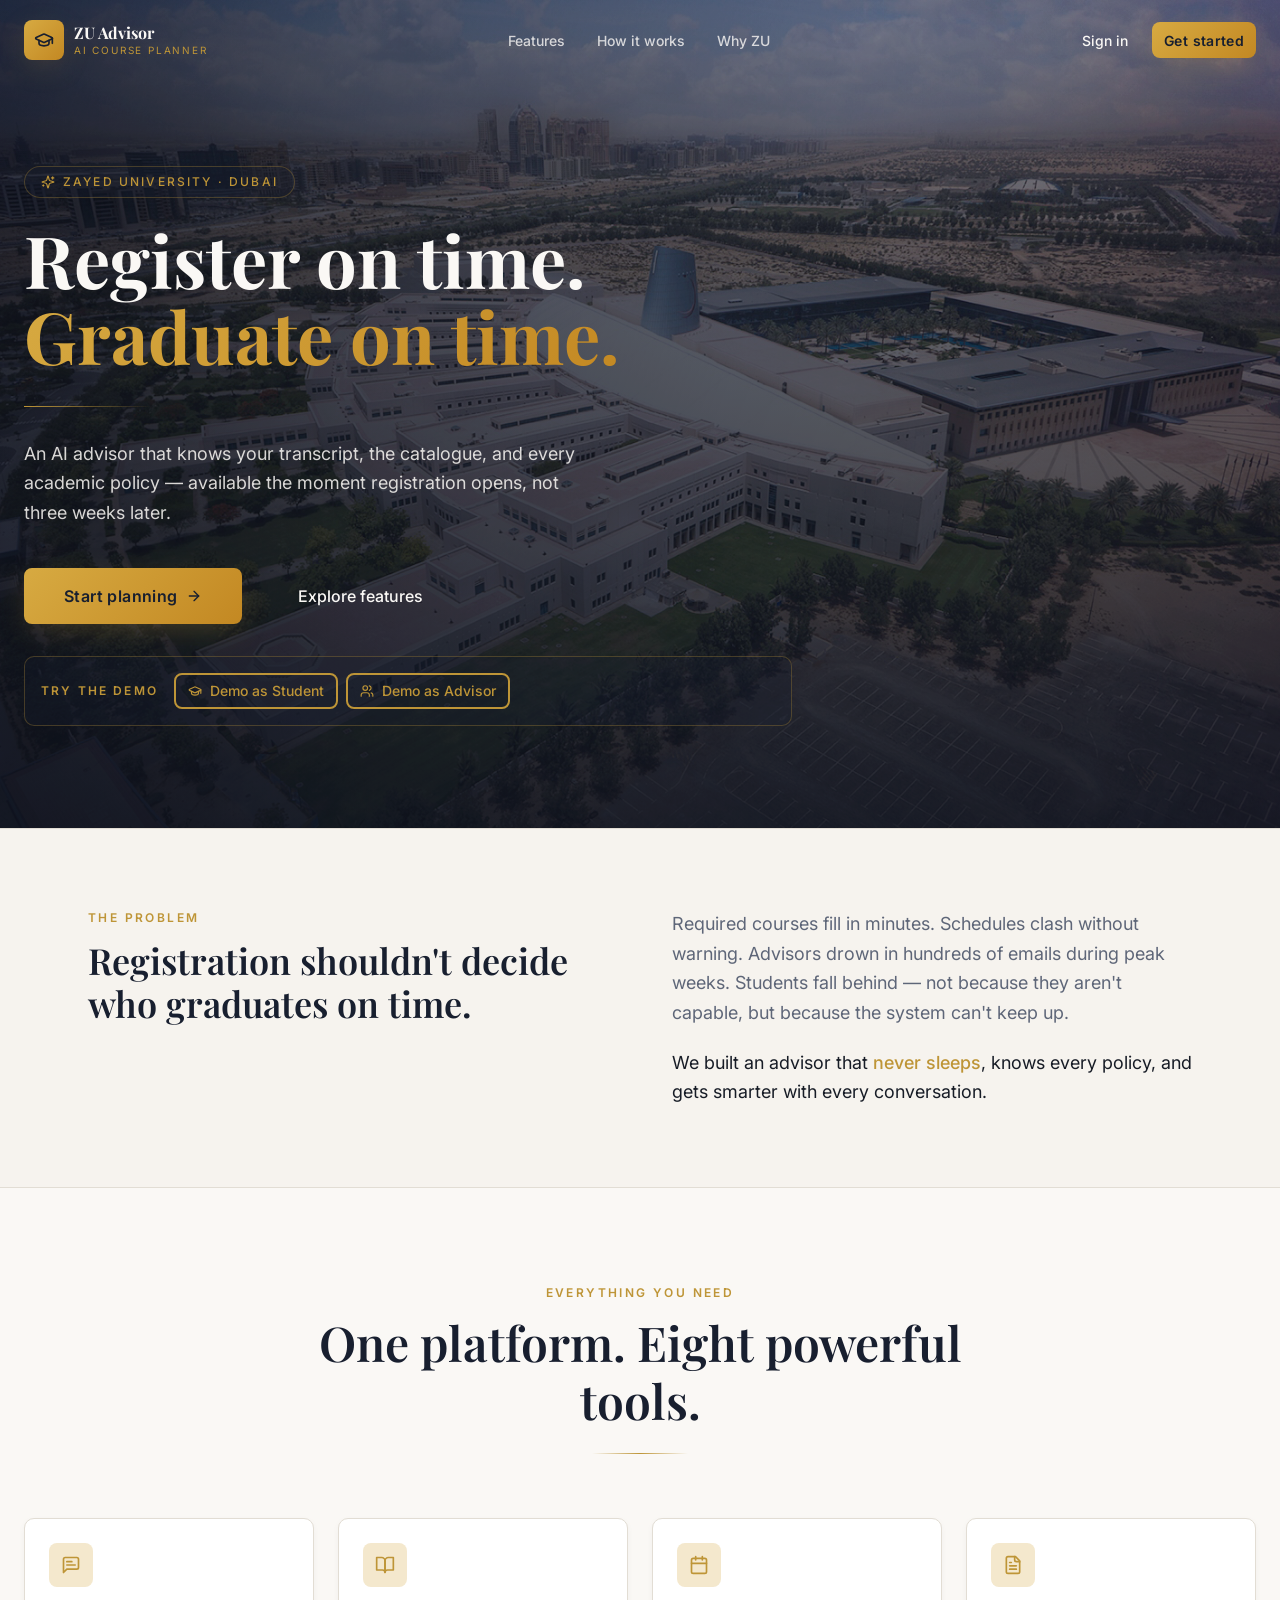
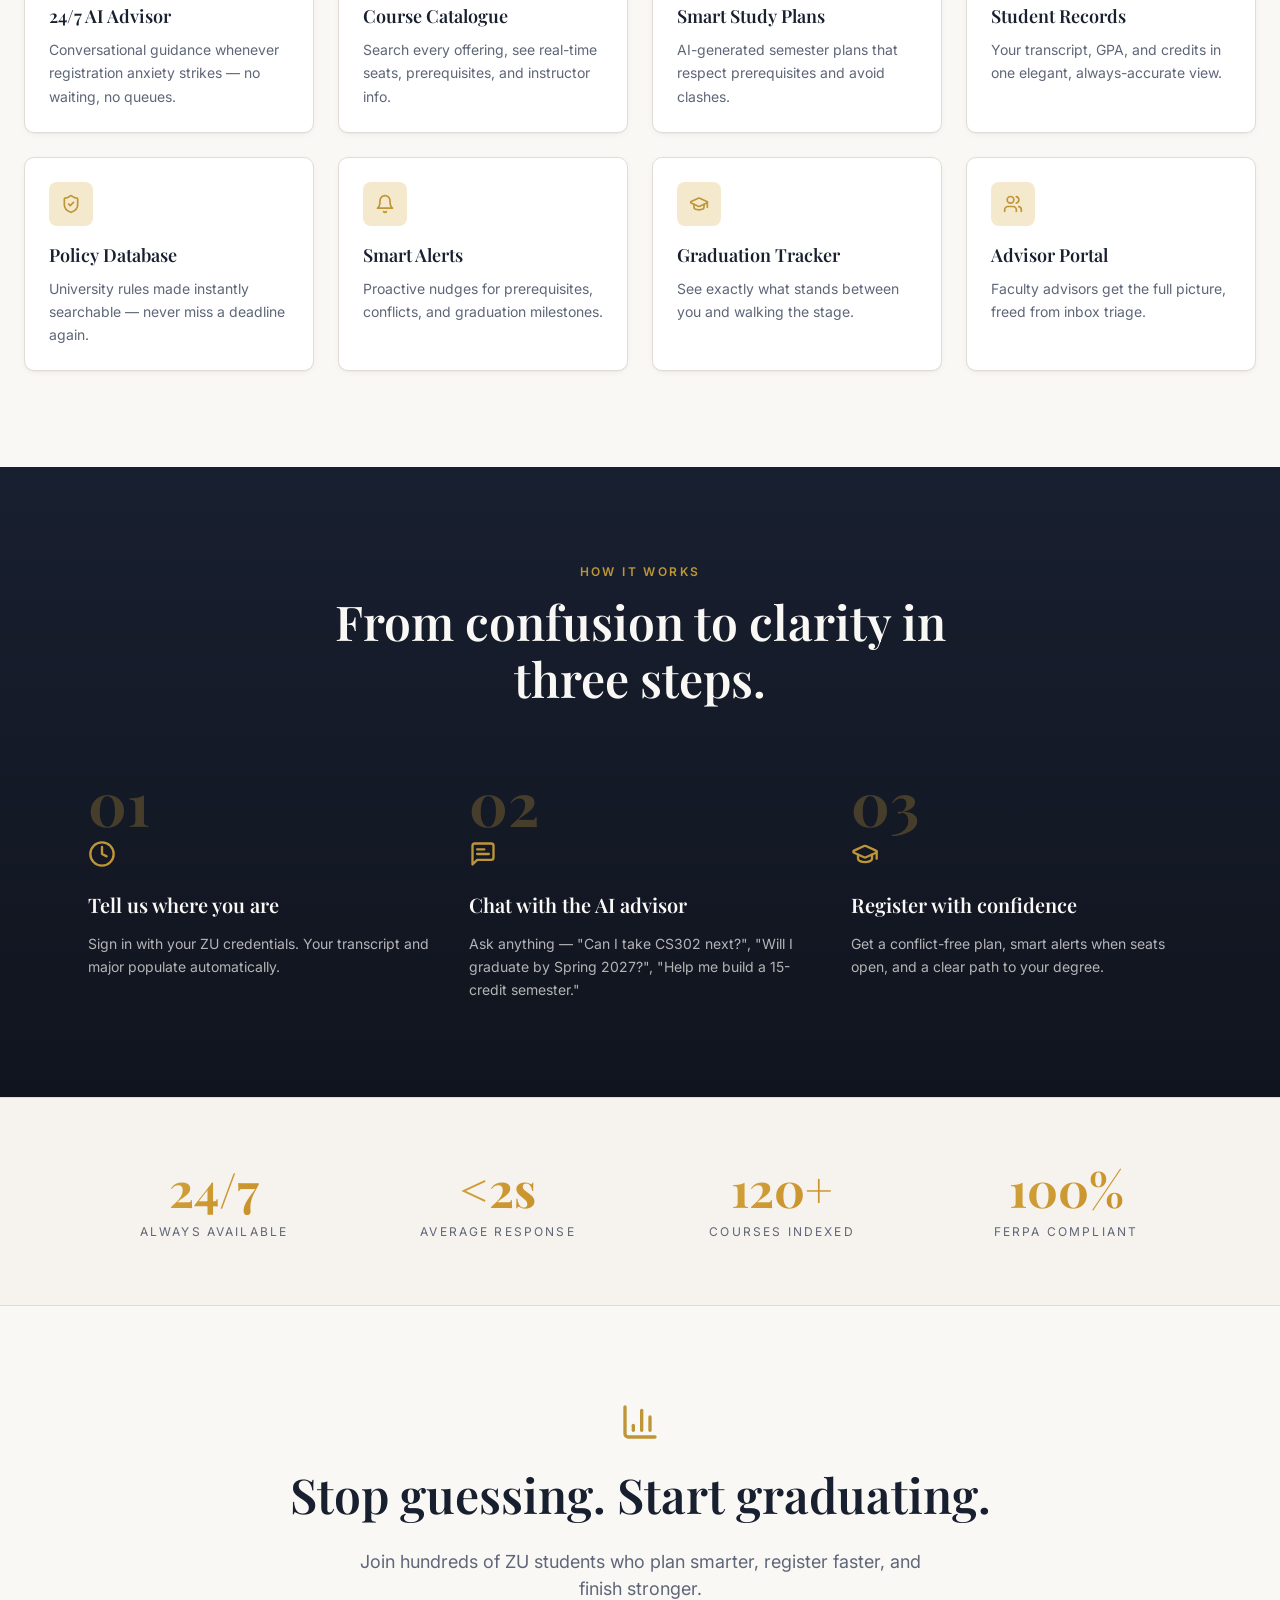
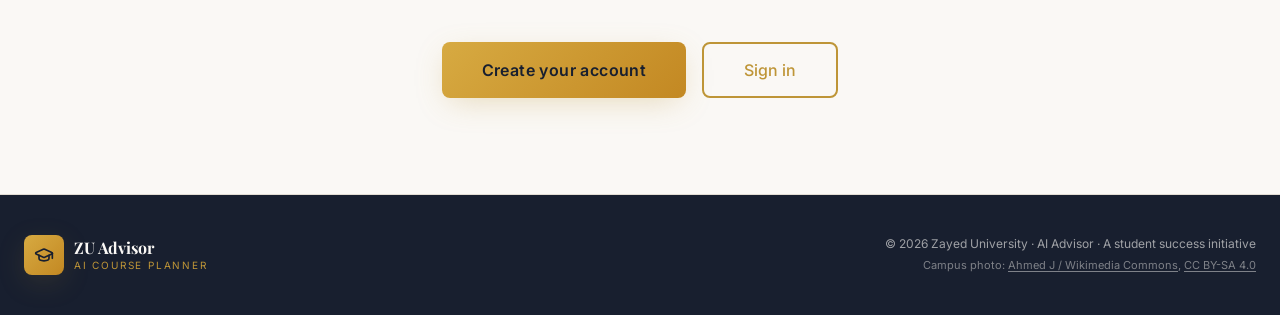
==== index.html @ 23b13ffb "ZU Advisor prototype: smart registration, alerts, early warning, policies; Render-ready Co-Authored-" ====
<!doctype html>
<html lang="en">
<head>
  <meta charset="utf-8">
  <meta name="viewport" content="width=device-width, initial-scale=1">
  <title>ZU Advisor — Zayed University AI Course Planner</title>
  <meta name="description" content="An AI advisor that knows your transcript, the catalogue, and every academic policy.">
  <link rel="preconnect" href="https://fonts.googleapis.com">
  <link rel="preconnect" href="https://fonts.gstatic.com" crossorigin>
  <link href="https://fonts.googleapis.com/css2?family=Inter:wght@400;500;600;700&family=Playfair+Display:wght@600;700&display=swap" rel="stylesheet">
  <link rel="stylesheet" href="/styles.css">
</head>
<body>

<!-- Icon sprite (Lucide icons, ISC license) -->
<svg width="0" height="0" style="position:absolute" aria-hidden="true">
  <defs>
    <symbol id="i-cap" viewBox="0 0 24 24"><path d="M21.42 10.922a1 1 0 0 0-.019-1.838L12.83 5.18a2 2 0 0 0-1.66 0L2.6 9.08a1 1 0 0 0 0 1.832l8.57 3.908a2 2 0 0 0 1.66 0z"/><path d="M22 10v6"/><path d="M6 12.5V16a6 3 0 0 0 12 0v-3.5"/></symbol>
    <symbol id="i-sparkles" viewBox="0 0 24 24"><path d="M9.937 15.5A2 2 0 0 0 8.5 14.063l-6.135-1.582a.5.5 0 0 1 0-.962L8.5 9.936A2 2 0 0 0 9.937 8.5l1.582-6.135a.5.5 0 0 1 .963 0L14.063 8.5A2 2 0 0 0 15.5 9.937l6.135 1.581a.5.5 0 0 1 0 .964L15.5 14.063a2 2 0 0 0-1.437 1.437l-1.582 6.135a.5.5 0 0 1-.963 0z"/><path d="M20 3v4"/><path d="M22 5h-4"/><path d="M4 17v2"/><path d="M5 18H3"/></symbol>
    <symbol id="i-arrow" viewBox="0 0 24 24"><path d="M5 12h14"/><path d="m12 5 7 7-7 7"/></symbol>
    <symbol id="i-users" viewBox="0 0 24 24"><path d="M16 21v-2a4 4 0 0 0-4-4H6a4 4 0 0 0-4 4v2"/><circle cx="9" cy="7" r="4"/><path d="M22 21v-2a4 4 0 0 0-3-3.87"/><path d="M16 3.13a4 4 0 0 1 0 7.75"/></symbol>
    <symbol id="i-chat" viewBox="0 0 24 24"><path d="M21 15a2 2 0 0 1-2 2H7l-4 4V5a2 2 0 0 1 2-2h14a2 2 0 0 1 2 2z"/><path d="M13 8H7"/><path d="M17 12H7"/></symbol>
    <symbol id="i-book" viewBox="0 0 24 24"><path d="M2 3h6a4 4 0 0 1 4 4v14a3 3 0 0 0-3-3H2z"/><path d="M22 3h-6a4 4 0 0 0-4 4v14a3 3 0 0 1 3-3h7z"/></symbol>
    <symbol id="i-calendar" viewBox="0 0 24 24"><path d="M8 2v4"/><path d="M16 2v4"/><rect width="18" height="18" x="3" y="4" rx="2"/><path d="M3 10h18"/></symbol>
    <symbol id="i-file" viewBox="0 0 24 24"><path d="M15 2H6a2 2 0 0 0-2 2v16a2 2 0 0 0 2 2h12a2 2 0 0 0 2-2V7Z"/><path d="M14 2v4a2 2 0 0 0 2 2h4"/><path d="M10 9H8"/><path d="M16 13H8"/><path d="M16 17H8"/></symbol>
    <symbol id="i-shield" viewBox="0 0 24 24"><path d="M20 13c0 5-3.5 7.5-7.66 8.95a1 1 0 0 1-.67-.01C7.5 20.5 4 18 4 13V6a1 1 0 0 1 1-1c2 0 4.5-1.2 6.24-2.72a1.17 1.17 0 0 1 1.52 0C14.51 3.81 17 5 19 5a1 1 0 0 1 1 1z"/><path d="m9 12 2 2 4-4"/></symbol>
    <symbol id="i-bell" viewBox="0 0 24 24"><path d="M6 8a6 6 0 0 1 12 0c0 7 3 9 3 9H3s3-2 3-9"/><path d="M10.3 21a1.94 1.94 0 0 0 3.4 0"/></symbol>
    <symbol id="i-clock" viewBox="0 0 24 24"><circle cx="12" cy="12" r="10"/><polyline points="12 6 12 12 16 14"/></symbol>
    <symbol id="i-chart" viewBox="0 0 24 24"><path d="M3 3v16a2 2 0 0 0 2 2h16"/><path d="M18 17V9"/><path d="M13 17V5"/><path d="M8 17v-3"/></symbol>
  </defs>
</svg>

<header class="site-header">
  <div class="container header-row">
    <a href="#" class="brand">
      <span class="brand-mark"><svg class="icon"><use href="#i-cap"/></svg></span>
      <span class="brand-text"><span class="brand-name">ZU Advisor</span><span class="brand-sub">AI Course Planner</span></span>
    </a>
    <nav class="main-nav">
      <a href="#features">Features</a>
      <a href="#how">How it works</a>
      <a href="#stats">Why ZU</a>
    </nav>
    <div class="header-actions">
      <a href="/auth" class="btn btn-ghost btn-sm">Sign in</a>
      <a href="/auth?mode=signup" class="btn btn-gold btn-sm">Get started</a>
    </div>
  </div>
</header>

<main>
  <!-- HERO -->
  <section class="hero">
    <img class="hero-img" src="/assets/zu-dubai-campus.jpg" alt="Aerial view of Zayed University's Dubai campus in Academic City" width="1440" height="916">
    <div class="hero-tint"></div>
    <div class="hero-overlay"></div>
    <div class="container hero-content">
      <div class="hero-inner fade-up">
        <div class="pill"><svg class="icon icon-xs"><use href="#i-sparkles"/></svg><span>Zayed University · Dubai</span></div>
        <h1>Register on time.<br><span class="text-gold">Graduate on time.</span></h1>
        <div class="gold-rule"></div>
        <p class="hero-lead">An AI advisor that knows your transcript, the catalogue, and every academic policy — available the moment registration opens, not three weeks later.</p>
        <div class="hero-ctas">
          <a href="/auth?mode=signup" class="btn btn-gold btn-lg">Start planning <svg class="icon icon-sm"><use href="#i-arrow"/></svg></a>
          <a href="#features" class="btn btn-ghost btn-lg">Explore features</a>
        </div>
        <div class="demo-box">
          <span class="eyebrow">Try the demo</span>
          <div class="demo-btns">
            <button class="btn btn-outline btn-sm" type="button" data-demo="student"><svg class="icon icon-xs"><use href="#i-cap"/></svg>Demo as Student</button>
            <button class="btn btn-outline btn-sm" type="button" data-demo="advisor"><svg class="icon icon-xs"><use href="#i-users"/></svg>Demo as Advisor</button>
          </div>
        </div>
      </div>
    </div>
  </section>

  <!-- PROBLEM -->
  <section class="band">
    <div class="container narrow problem-grid">
      <div>
        <p class="eyebrow">The problem</p>
        <h2 class="h2">Registration shouldn't decide who graduates on time.</h2>
      </div>
      <div class="problem-copy">
        <p>Required courses fill in minutes. Schedules clash without warning. Advisors drown in hundreds of emails during peak weeks. Students fall behind — not because they aren't capable, but because the system can't keep up.</p>
        <p class="strong">We built an advisor that <span class="accent">never sleeps</span>, knows every policy, and gets smarter with every conversation.</p>
      </div>
    </div>
  </section>

  <!-- FEATURES -->
  <section id="features" class="section">
    <div class="container">
      <div class="section-head">
        <p class="eyebrow">Everything you need</p>
        <h2 class="h2 h2-lg">One platform. Eight powerful tools.</h2>
        <div class="gold-rule center"></div>
      </div>
      <div class="feature-grid">
        <article class="card"><div class="card-icon"><svg class="icon"><use href="#i-chat"/></svg></div><h3>24/7 AI Advisor</h3><p>Conversational guidance whenever registration anxiety strikes — no waiting, no queues.</p></article>
        <article class="card"><div class="card-icon"><svg class="icon"><use href="#i-book"/></svg></div><h3>Course Catalogue</h3><p>Search every offering, see real-time seats, prerequisites, and instructor info.</p></article>
        <article class="card"><div class="card-icon"><svg class="icon"><use href="#i-calendar"/></svg></div><h3>Smart Study Plans</h3><p>AI-generated semester plans that respect prerequisites and avoid clashes.</p></article>
        <article class="card"><div class="card-icon"><svg class="icon"><use href="#i-file"/></svg></div><h3>Student Records</h3><p>Your transcript, GPA, and credits in one elegant, always-accurate view.</p></article>
        <article class="card"><div class="card-icon"><svg class="icon"><use href="#i-shield"/></svg></div><h3>Policy Database</h3><p>University rules made instantly searchable — never miss a deadline again.</p></article>
        <article class="card"><div class="card-icon"><svg class="icon"><use href="#i-bell"/></svg></div><h3>Smart Alerts</h3><p>Proactive nudges for prerequisites, conflicts, and graduation milestones.</p></article>
        <article class="card"><div class="card-icon"><svg class="icon"><use href="#i-cap"/></svg></div><h3>Graduation Tracker</h3><p>See exactly what stands between you and walking the stage.</p></article>
        <article class="card"><div class="card-icon"><svg class="icon"><use href="#i-users"/></svg></div><h3>Advisor Portal</h3><p>Faculty advisors get the full picture, freed from inbox triage.</p></article>
      </div>
    </div>
  </section>

  <!-- HOW IT WORKS -->
  <section id="how" class="section ink">
    <div class="container narrow">
      <div class="section-head">
        <p class="eyebrow">How it works</p>
        <h2 class="h2 h2-lg">From confusion to clarity in three steps.</h2>
      </div>
      <div class="steps">
        <div class="step"><div class="step-num">01</div><svg class="icon icon-lg"><use href="#i-clock"/></svg><h3>Tell us where you are</h3><p>Sign in with your ZU credentials. Your transcript and major populate automatically.</p></div>
        <div class="step"><div class="step-num">02</div><svg class="icon icon-lg"><use href="#i-chat"/></svg><h3>Chat with the AI advisor</h3><p>Ask anything — "Can I take CS302 next?", "Will I graduate by Spring 2027?", "Help me build a 15-credit semester."</p></div>
        <div class="step"><div class="step-num">03</div><svg class="icon icon-lg"><use href="#i-cap"/></svg><h3>Register with confidence</h3><p>Get a conflict-free plan, smart alerts when seats open, and a clear path to your degree.</p></div>
      </div>
    </div>
  </section>

  <!-- STATS -->
  <section id="stats" class="band stats-band">
    <div class="container narrow stats">
      <div class="stat"><div class="stat-num text-gold">24/7</div><div class="stat-label">Always available</div></div>
      <div class="stat"><div class="stat-num text-gold">&lt;2s</div><div class="stat-label">Average response</div></div>
      <div class="stat"><div class="stat-num text-gold">120+</div><div class="stat-label">Courses indexed</div></div>
      <div class="stat"><div class="stat-num text-gold">100%</div><div class="stat-label">FERPA compliant</div></div>
    </div>
  </section>

  <!-- CTA -->
  <section class="section cta">
    <div class="container cta-inner">
      <svg class="icon icon-xl accent"><use href="#i-chart"/></svg>
      <h2 class="h2 h2-lg">Stop guessing. Start graduating.</h2>
      <p>Join hundreds of ZU students who plan smarter, register faster, and finish stronger.</p>
      <div class="cta-btns">
        <a href="/auth?mode=signup" class="btn btn-gold btn-lg">Create your account</a>
        <a href="/auth" class="btn btn-outline btn-lg">Sign in</a>
      </div>
    </div>
  </section>
</main>

<footer class="site-footer">
  <div class="container footer-row">
    <a href="#" class="brand">
      <span class="brand-mark"><svg class="icon"><use href="#i-cap"/></svg></span>
      <span class="brand-text"><span class="brand-name">ZU Advisor</span><span class="brand-sub">AI Course Planner</span></span>
    </a>
    <div class="footer-meta">
      <p>© 2026 Zayed University · AI Advisor · A student success initiative</p>
      <p class="credit">Campus photo: <a href="https://commons.wikimedia.org/wiki/File:ZU_Dubai_Campus.jpg" target="_blank" rel="noopener">Ahmed J / Wikimedia Commons</a>, <a href="https://creativecommons.org/licenses/by-sa/4.0/" target="_blank" rel="noopener">CC BY-SA 4.0</a></p>
    </div>
  </div>
</footer>

<script>
// Demo buttons + signed-in header
(async () => {
  document.querySelectorAll("[data-demo]").forEach((btn) => btn.addEventListener("click", async () => {
    btn.disabled = true;
    const r = await fetch("/api/demo", { method: "POST", headers: { "Content-Type": "application/json" }, body: JSON.stringify({ role: btn.dataset.demo }) });
    if (r.ok) location.href = "/dashboard"; else btn.disabled = false;
  }));
  try {
    const { user } = await (await fetch("/api/me")).json();
    if (user) {
      const actions = document.querySelector(".header-actions");
      actions.innerHTML = '<a href="/dashboard" class="btn btn-gold btn-sm">Dashboard</a>';
    }
  } catch {}
})();
</script>
</body>
</html>
---- styles.css ----
/* ZU Advisor — design tokens taken from the original Lovable build */
:root {
  --background: hsl(40 33% 97%);
  --foreground: hsl(222 25% 12%);
  --primary: hsl(222 33% 14%);
  --primary-fg: hsl(40 33% 97%);
  --secondary: hsl(38 30% 92%);
  --muted-fg: hsl(222 12% 42%);
  --accent: hsl(42 55% 48%);
  --accent-fg: hsl(222 33% 14%);
  --accent-soft: hsl(42 65% 88%);
  --border: hsl(38 20% 86%);
  --card: #fff;
  --radius: .625rem;

  --gradient-gold: linear-gradient(135deg, hsl(42 65% 55%) 0%, hsl(38 70% 45%) 100%);
  --gradient-ink: linear-gradient(180deg, hsl(222 33% 14%) 0%, hsl(222 30% 9%) 100%);
  --gradient-overlay: linear-gradient(180deg, hsl(222 33% 10% / .2) 0%, hsl(222 33% 8% / .85) 100%);

  --shadow-card: 0 1px 0 hsl(222 33% 14% / .04), 0 2px 8px -2px hsl(222 33% 14% / .06);
  --shadow-deep: 0 20px 60px -20px hsl(222 33% 14% / .25);
  --shadow-gold: 0 8px 32px -8px hsl(42 55% 48% / .35);

  --font-sans: "Inter", system-ui, sans-serif;
  --font-display: "Playfair Display", Georgia, serif;
}

*, *::before, *::after { box-sizing: border-box; }
[hidden] { display: none !important; }
html { scroll-behavior: smooth; }
body {
  margin: 0;
  background: var(--background);
  color: var(--foreground);
  font-family: var(--font-sans);
  font-size: 16px;
  line-height: 1.5;
  -webkit-font-smoothing: antialiased;
}
img { display: block; max-width: 100%; }
a { color: inherit; text-decoration: none; }
h1, h2, h3, p { margin: 0; }

.container { max-width: 80rem; margin: 0 auto; padding: 0 1.5rem; }
.container.narrow { max-width: 72rem; }

/* Icons */
.icon { width: 1.25rem; height: 1.25rem; fill: none; stroke: currentColor; stroke-width: 2; stroke-linecap: round; stroke-linejoin: round; flex-shrink: 0; }
.icon-xs { width: .875rem; height: .875rem; }
.icon-sm { width: 1rem; height: 1rem; }
.icon-lg { width: 1.75rem; height: 1.75rem; }
.icon-xl { width: 2.5rem; height: 2.5rem; }

/* Text helpers */
.text-gold {
  background: var(--gradient-gold);
  -webkit-background-clip: text; background-clip: text;
  color: transparent;
}
.accent { color: var(--accent); }
.eyebrow {
  margin-bottom: .75rem;
  font-size: .75rem; font-weight: 600;
  text-transform: uppercase; letter-spacing: .2em;
  color: var(--accent);
}
.gold-rule { height: 1px; width: 8rem; margin-top: 2rem; background: linear-gradient(90deg, var(--accent), transparent); }
.gold-rule.center { width: 6rem; margin: 1.5rem auto 0; background: linear-gradient(90deg, transparent, var(--accent), transparent); }

/* Buttons */
.btn {
  display: inline-flex; align-items: center; justify-content: center; gap: .5rem;
  white-space: nowrap; font-family: inherit; font-weight: 500;
  border-radius: calc(var(--radius) - 2px);
  border: 0; cursor: pointer; background: none; color: inherit;
  transition: all .2s ease;
}
.btn:focus-visible { outline: 2px solid var(--accent); outline-offset: 2px; }
.btn-sm { height: 2.25rem; padding: 0 .75rem; font-size: .875rem; }
.btn-lg { height: 3.5rem; padding: 0 2.5rem; font-size: 1rem; }
.btn-gold {
  background: var(--gradient-gold); color: var(--accent-fg);
  font-weight: 600; letter-spacing: .025em; box-shadow: var(--shadow-gold);
}
.btn-gold:hover { opacity: .95; }
.btn-ghost { color: var(--primary-fg); }
.btn-ghost:hover { color: var(--accent); background: hsl(40 33% 97% / .08); }
.btn-outline { border: 2px solid var(--accent); color: var(--accent); }
.btn-outline:hover { background: var(--accent); color: var(--accent-fg); }

/* Brand */
.brand { display: flex; align-items: center; gap: .625rem; }
.brand-mark {
  display: flex; align-items: center; justify-content: center;
  width: 2.5rem; height: 2.5rem; border-radius: calc(var(--radius) - 2px);
  background: var(--gradient-gold); box-shadow: var(--shadow-gold); color: var(--primary);
}
.brand-text { display: flex; flex-direction: column; line-height: 1; }
.brand-name { font-family: var(--font-display); font-weight: 700; font-size: 1rem; color: var(--primary-fg); letter-spacing: -.01em; }
.brand-sub { margin-top: .25rem; font-size: 10px; text-transform: uppercase; letter-spacing: .18em; color: var(--accent); }

/* Header */
.site-header { position: absolute; inset: 0 0 auto; z-index: 20; }
.header-row { display: flex; align-items: center; justify-content: space-between; padding-top: 1.25rem; padding-bottom: 1.25rem; }
.main-nav { display: none; gap: 2rem; }
.main-nav a { font-size: .875rem; font-weight: 500; color: hsl(40 33% 97% / .8); transition: color .2s; }
.main-nav a:hover { color: var(--accent); }
.header-actions { display: flex; align-items: center; gap: .75rem; }
@media (min-width: 768px) { .main-nav { display: flex; } }

/* Hero */
.hero { position: relative; min-height: 92vh; overflow: hidden; background: var(--primary); }
.hero-img {
  position: absolute; inset: 0; width: 100%; height: 100%;
  object-fit: cover;
  /* keep the white roof + spire of the campus in frame, skyline at the top */
  object-position: 60% 45%;
}
/* Warm golden-hour grade so the daytime aerial photo matches the original palette */
.hero-tint {
  position: absolute; inset: 0;
  background: linear-gradient(110deg, hsl(222 33% 10% / .75) 0%, hsl(222 33% 12% / .35) 55%, hsl(36 70% 40% / .25) 100%);
  mix-blend-mode: multiply;
}
.hero-overlay { position: absolute; inset: 0; background: var(--gradient-overlay); }
.hero-overlay::after { content: ""; position: absolute; inset: 0; background: hsl(222 33% 14% / .15); }
.hero-content {
  position: relative; min-height: 92vh;
  display: flex; flex-direction: column; justify-content: center;
  padding-top: 8rem; padding-bottom: 4rem;
}
.hero-inner { max-width: 48rem; }
.pill {
  display: inline-flex; align-items: center; gap: .5rem;
  margin-bottom: 1.5rem; padding: .375rem 1rem;
  border: 1px solid hsl(42 55% 48% / .3); border-radius: 999px;
  background: hsl(222 33% 14% / .3); backdrop-filter: blur(4px);
  color: var(--accent); font-size: .75rem; font-weight: 500;
  text-transform: uppercase; letter-spacing: .18em;
}
.hero h1 {
  font-family: var(--font-display); font-weight: 700;
  font-size: 3rem; line-height: 1.05; color: var(--primary-fg);
}
@media (min-width: 640px) { .hero h1 { font-size: 3.75rem; } }
@media (min-width: 1024px) { .hero h1 { font-size: 4.5rem; } }
.hero-lead { margin-top: 2rem; max-width: 36rem; font-size: 1.125rem; line-height: 1.65; color: hsl(40 33% 97% / .85); }
.hero-ctas { margin-top: 2.5rem; display: flex; flex-wrap: wrap; align-items: center; gap: 1rem; }
.demo-box {
  margin-top: 2rem; display: flex; flex-direction: column; gap: .75rem;
  padding: 1rem; border: 1px solid hsl(42 55% 48% / .3); border-radius: var(--radius);
  background: hsl(222 33% 14% / .3); backdrop-filter: blur(4px);
}
.demo-box .eyebrow { margin: 0; letter-spacing: .18em; }
.demo-btns { display: flex; flex-wrap: wrap; gap: .5rem; }
@media (min-width: 640px) { .demo-box { flex-direction: row; align-items: center; gap: 1rem; } }

.fade-up { animation: fadeUp .8s cubic-bezier(.4, 0, .2, 1) both; }
@keyframes fadeUp { from { opacity: 0; transform: translateY(16px); } to { opacity: 1; transform: none; } }
@media (prefers-reduced-motion: reduce) { .fade-up { animation: none; } html { scroll-behavior: auto; } }

/* Generic sections */
.section { padding: 6rem 0; }
.band { padding: 5rem 0; background: hsl(38 30% 92% / .4); border-top: 1px solid var(--border); border-bottom: 1px solid var(--border); }
.h2 { font-family: var(--font-display); font-weight: 600; font-size: 2.25rem; line-height: 1.2; color: var(--primary); }
@media (min-width: 640px) { .h2-lg { font-size: 3rem; } }
.section-head { max-width: 42rem; margin: 0 auto 4rem; text-align: center; }

/* Problem */
.problem-grid { display: grid; gap: 3rem; }
@media (min-width: 768px) { .problem-grid { grid-template-columns: 1fr 1fr; gap: 4rem; } }
.problem-copy p { font-size: 1.125rem; line-height: 1.65; color: var(--muted-fg); }
.problem-copy p + p { margin-top: 1.25rem; }
.problem-copy .strong { color: var(--foreground); }
.problem-copy .accent { font-weight: 500; }

/* Features */
.feature-grid { display: grid; gap: 1.5rem; }
@media (min-width: 640px) { .feature-grid { grid-template-columns: repeat(2, 1fr); } }
@media (min-width: 1024px) { .feature-grid { grid-template-columns: repeat(4, 1fr); } }
.card {
  padding: 1.5rem; background: var(--card);
  border: 1px solid var(--border); border-radius: var(--radius);
  box-shadow: var(--shadow-card); transition: all .25s ease;
}
.card:hover { transform: translateY(-4px); box-shadow: var(--shadow-deep); border-color: hsl(42 55% 48% / .4); }
.card-icon {
  display: inline-flex; align-items: center; justify-content: center;
  width: 2.75rem; height: 2.75rem; margin-bottom: 1rem;
  border-radius: calc(var(--radius) - 2px);
  background: var(--accent-soft); color: var(--accent); transition: all .25s ease;
}
.card:hover .card-icon { background: var(--accent); color: var(--accent-fg); }
.card h3 { font-family: var(--font-display); font-size: 1.125rem; font-weight: 600; color: var(--primary); }
.card p { margin-top: .5rem; font-size: .875rem; line-height: 1.65; color: var(--muted-fg); }

/* How it works */
.ink { background: var(--gradient-ink); color: var(--primary-fg); }
.ink .h2 { color: var(--primary-fg); }
.steps { display: grid; gap: 2.5rem; }
@media (min-width: 768px) { .steps { grid-template-columns: repeat(3, 1fr); } }
.step-num { font-family: var(--font-display); font-size: 3.75rem; font-weight: 700; line-height: 1; color: hsl(42 55% 48% / .3); }
.step .icon { margin: .5rem 0 1rem; color: var(--accent); }
.step h3 { font-family: var(--font-display); font-size: 1.25rem; font-weight: 600; }
.step p { margin-top: .75rem; font-size: .875rem; line-height: 1.65; color: hsl(40 33% 97% / .7); }

/* Stats */
.stats-band { padding: 4rem 0; }
.stats { display: grid; grid-template-columns: repeat(2, 1fr); gap: 2rem; }
@media (min-width: 768px) { .stats { grid-template-columns: repeat(4, 1fr); } }
.stat { text-align: center; }
.stat-num { font-family: var(--font-display); font-size: 3rem; font-weight: 700; line-height: 1.1; }
.stat-label { margin-top: .5rem; font-size: .75rem; text-transform: uppercase; letter-spacing: .18em; color: var(--muted-fg); }

/* CTA */
.cta-inner { max-width: 56rem; text-align: center; }
.cta-inner > .icon { display: block; margin: 0 auto 1.5rem; }
.cta-inner > p { max-width: 36rem; margin: 1.5rem auto 0; font-size: 1.125rem; color: var(--muted-fg); }
.cta-btns { margin-top: 2.5rem; display: flex; flex-wrap: wrap; justify-content: center; gap: 1rem; }

/* Footer */
.site-footer { padding: 2.5rem 0; background: var(--primary); color: var(--primary-fg); border-top: 1px solid var(--border); }
.footer-row { display: flex; flex-direction: column; align-items: center; justify-content: space-between; gap: 1rem; }
@media (min-width: 640px) { .footer-row { flex-direction: row; } }
.footer-meta { text-align: center; font-size: .75rem; color: hsl(40 33% 97% / .6); }
@media (min-width: 640px) { .footer-meta { text-align: right; } }
.footer-meta .credit { margin-top: .25rem; font-size: .6875rem; color: hsl(40 33% 97% / .45); }
.footer-meta a { text-decoration: underline; text-underline-offset: 2px; }
.footer-meta a:hover { color: var(--accent); }

/* Mobile */
@media (max-width: 480px) {
  .container { padding-left: 1rem; padding-right: 1rem; }
  .btn-lg { padding: 0 1.5rem; }
  .header-actions .btn-ghost { display: none; }
}
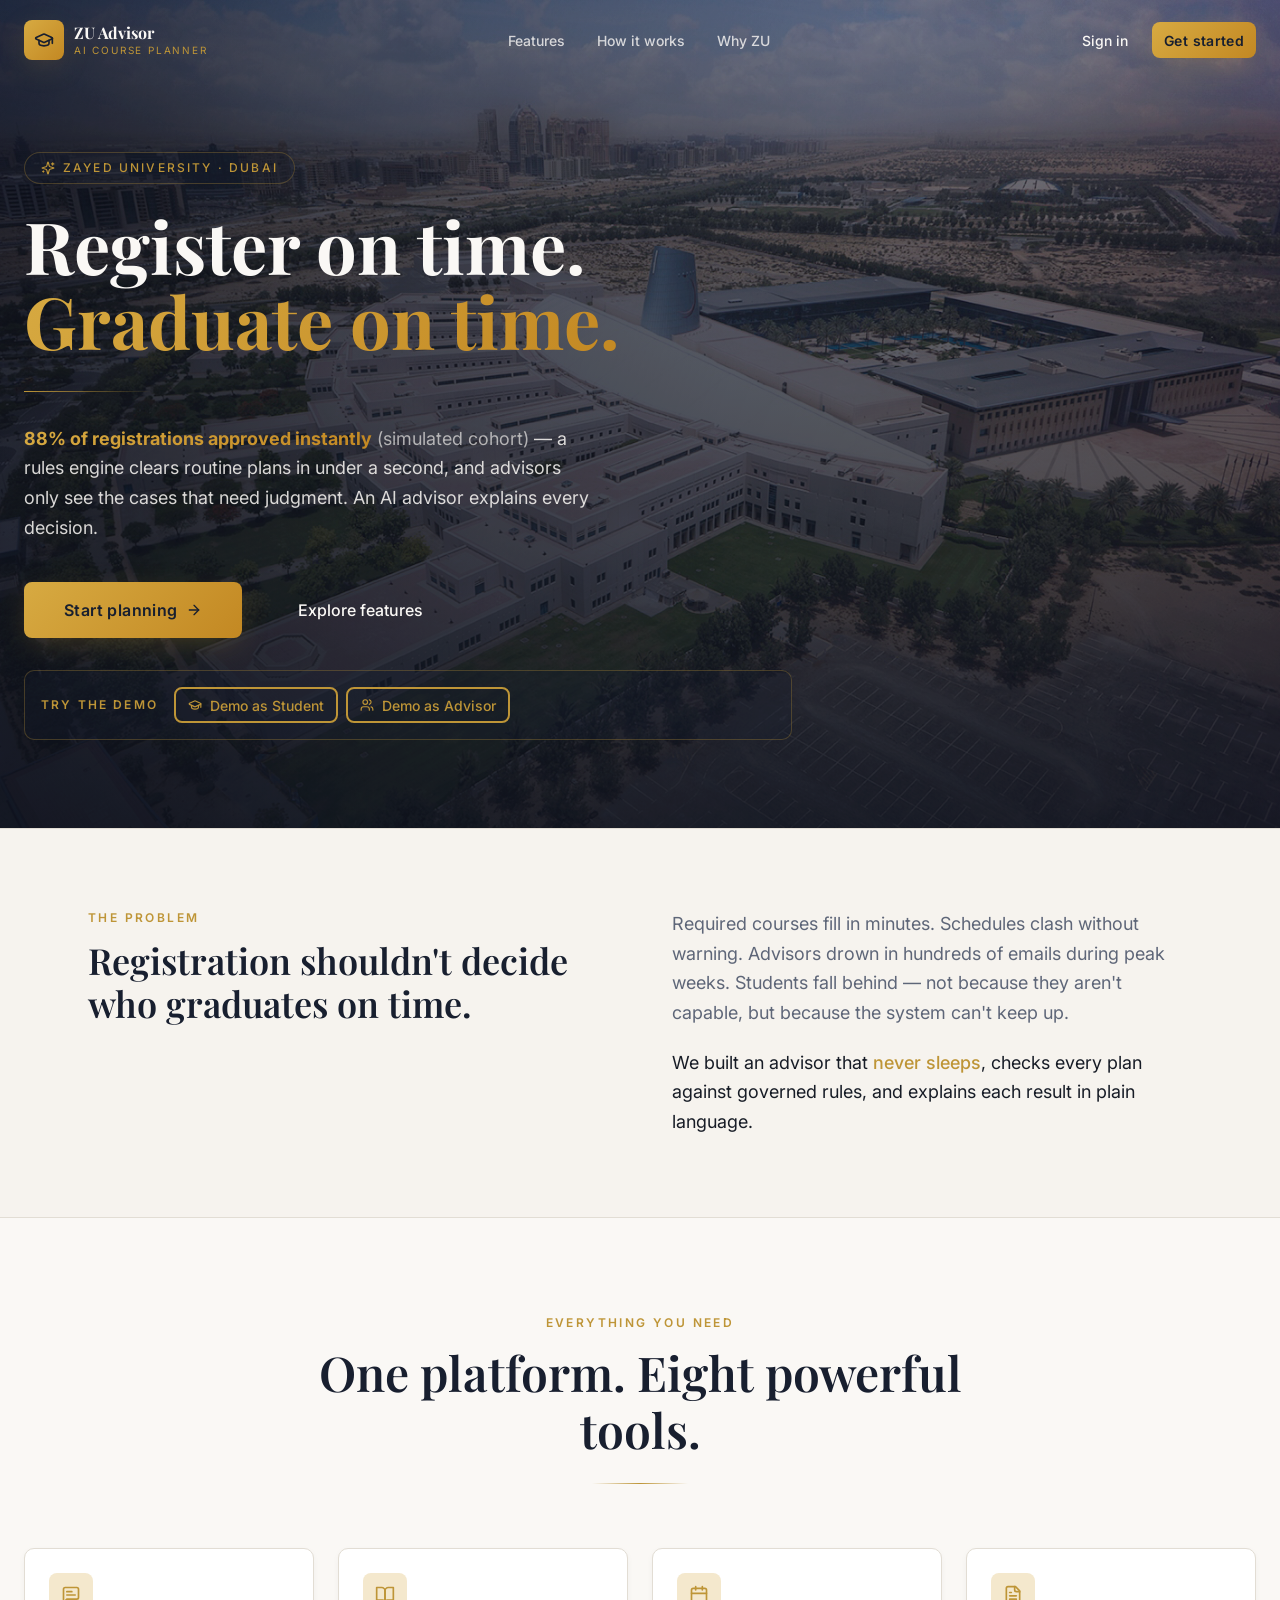
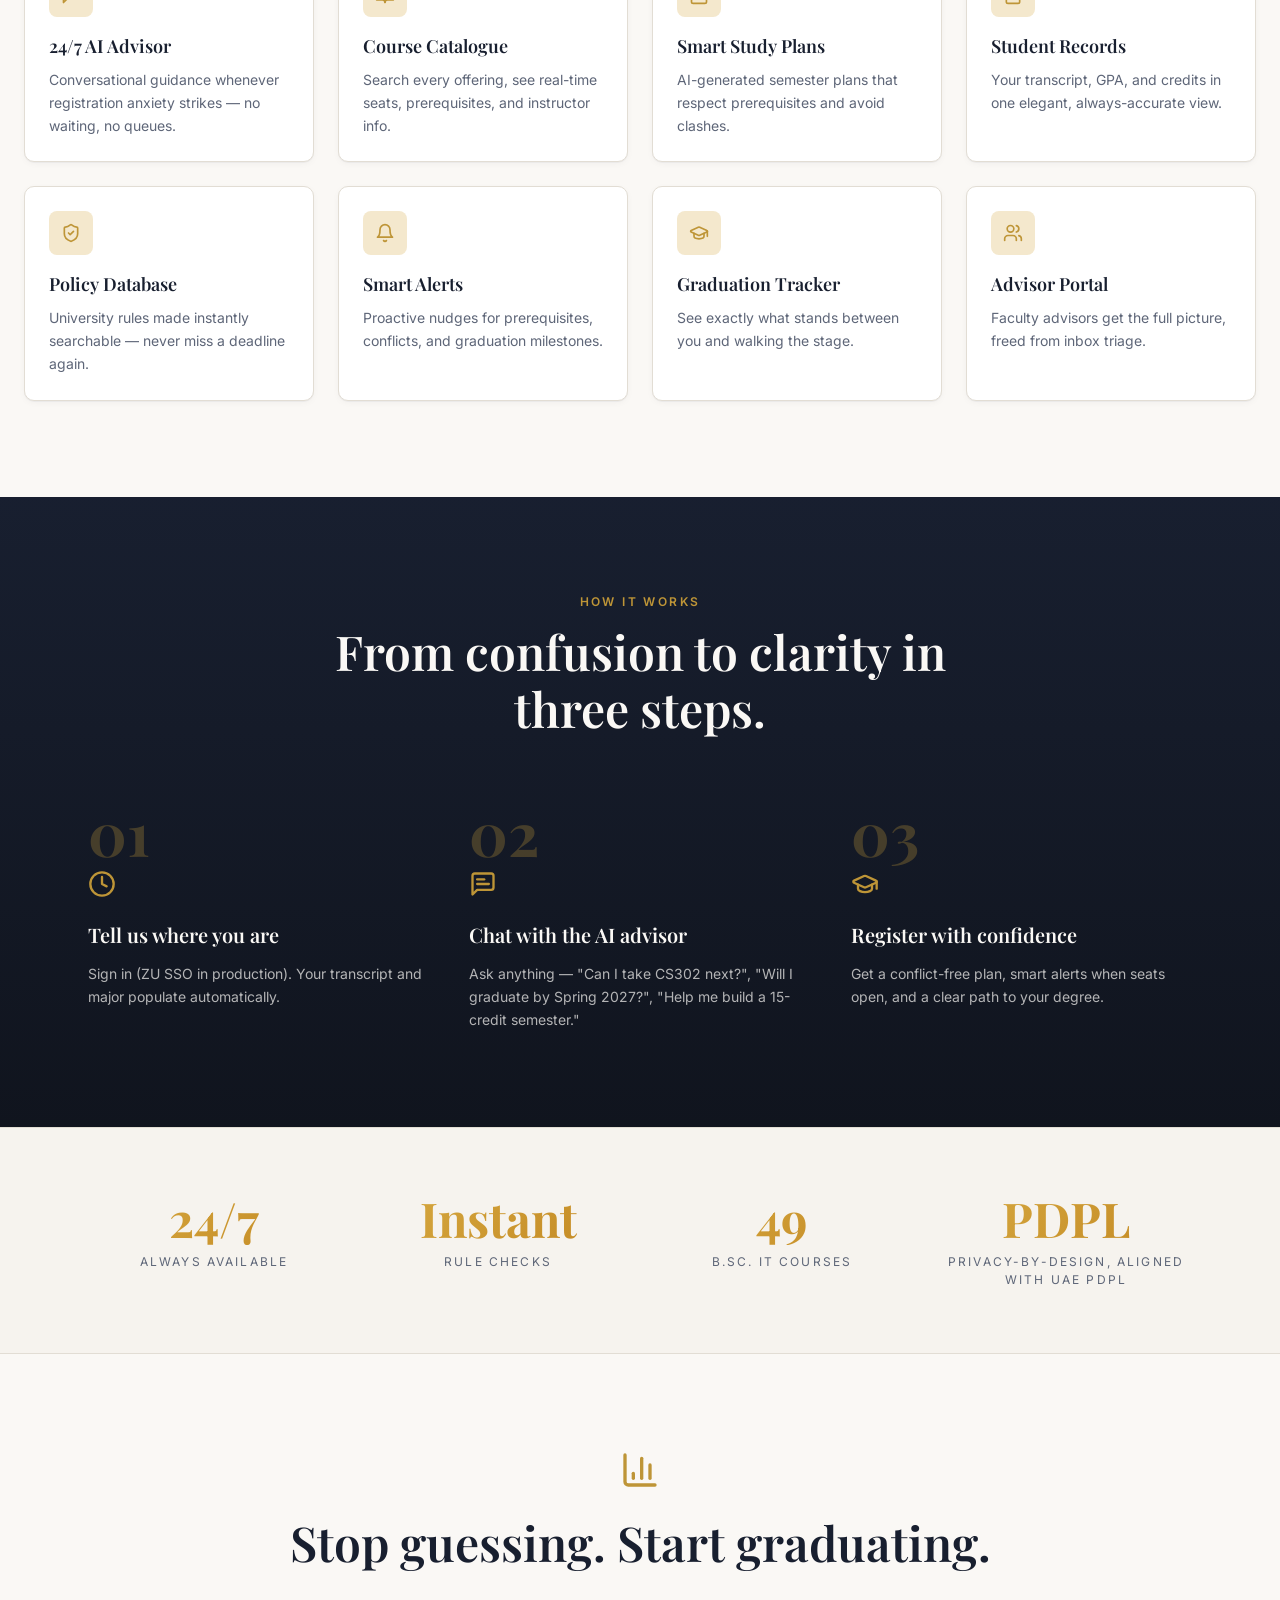
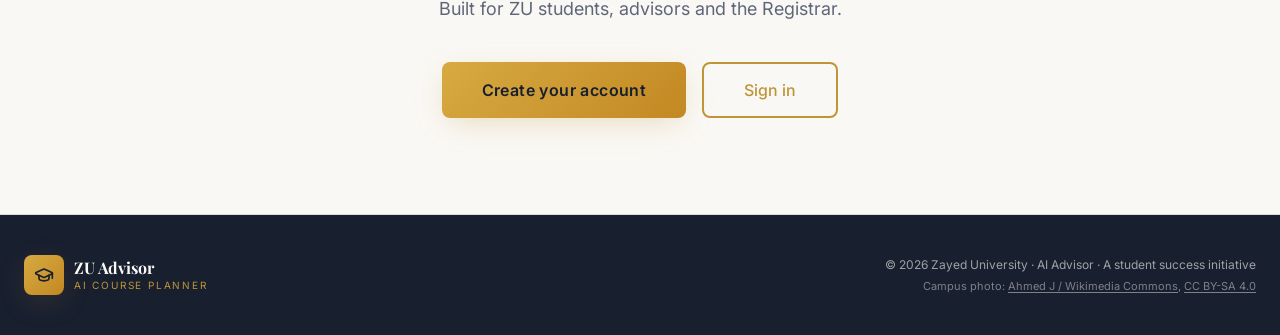
==== commit d246b933: "Pitch fixes: honest landing claims, 2.26 risk threshold, rules-grounded chat, overdue badges - Landi" ====
--- a/index.html
+++ b/index.html
@@ -4,7 +4,7 @@
   <meta charset="utf-8">
   <meta name="viewport" content="width=device-width, initial-scale=1">
   <title>ZU Advisor — Zayed University AI Course Planner</title>
-  <meta name="description" content="An AI advisor that knows your transcript, the catalogue, and every academic policy.">
+  <meta name="description" content="Risk-tiered registration for Zayed University: a rules engine checks every plan, an AI advisor explains.">
   <link rel="preconnect" href="https://fonts.googleapis.com">
   <link rel="preconnect" href="https://fonts.gstatic.com" crossorigin>
   <link href="https://fonts.googleapis.com/css2?family=Inter:wght@400;500;600;700&family=Playfair+Display:wght@600;700&display=swap" rel="stylesheet">
@@ -59,7 +59,7 @@
         <div class="pill"><svg class="icon icon-xs"><use href="#i-sparkles"/></svg><span>Zayed University · Dubai</span></div>
         <h1>Register on time.<br><span class="text-gold">Graduate on time.</span></h1>
         <div class="gold-rule"></div>
-        <p class="hero-lead">An AI advisor that knows your transcript, the catalogue, and every academic policy — available the moment registration opens, not three weeks later.</p>
+        <p class="hero-lead"><strong class="text-gold">88% of registrations approved instantly</strong> <span style="opacity:.75">(simulated cohort)</span> — a rules engine clears routine plans in under a second, and advisors only see the cases that need judgment. An AI advisor explains every decision.</p>
         <div class="hero-ctas">
           <a href="/auth?mode=signup" class="btn btn-gold btn-lg">Start planning <svg class="icon icon-sm"><use href="#i-arrow"/></svg></a>
           <a href="#features" class="btn btn-ghost btn-lg">Explore features</a>
@@ -84,7 +84,7 @@
       </div>
       <div class="problem-copy">
         <p>Required courses fill in minutes. Schedules clash without warning. Advisors drown in hundreds of emails during peak weeks. Students fall behind — not because they aren't capable, but because the system can't keep up.</p>
-        <p class="strong">We built an advisor that <span class="accent">never sleeps</span>, knows every policy, and gets smarter with every conversation.</p>
+        <p class="strong">We built an advisor that <span class="accent">never sleeps</span>, checks every plan against governed rules, and explains each result in plain language.</p>
       </div>
     </div>
   </section>
@@ -118,7 +118,7 @@
         <h2 class="h2 h2-lg">From confusion to clarity in three steps.</h2>
       </div>
       <div class="steps">
-        <div class="step"><div class="step-num">01</div><svg class="icon icon-lg"><use href="#i-clock"/></svg><h3>Tell us where you are</h3><p>Sign in with your ZU credentials. Your transcript and major populate automatically.</p></div>
+        <div class="step"><div class="step-num">01</div><svg class="icon icon-lg"><use href="#i-clock"/></svg><h3>Tell us where you are</h3><p>Sign in (ZU SSO in production). Your transcript and major populate automatically.</p></div>
         <div class="step"><div class="step-num">02</div><svg class="icon icon-lg"><use href="#i-chat"/></svg><h3>Chat with the AI advisor</h3><p>Ask anything — "Can I take CS302 next?", "Will I graduate by Spring 2027?", "Help me build a 15-credit semester."</p></div>
         <div class="step"><div class="step-num">03</div><svg class="icon icon-lg"><use href="#i-cap"/></svg><h3>Register with confidence</h3><p>Get a conflict-free plan, smart alerts when seats open, and a clear path to your degree.</p></div>
       </div>
@@ -129,9 +129,9 @@
   <section id="stats" class="band stats-band">
     <div class="container narrow stats">
       <div class="stat"><div class="stat-num text-gold">24/7</div><div class="stat-label">Always available</div></div>
-      <div class="stat"><div class="stat-num text-gold">&lt;2s</div><div class="stat-label">Average response</div></div>
-      <div class="stat"><div class="stat-num text-gold">120+</div><div class="stat-label">Courses indexed</div></div>
-      <div class="stat"><div class="stat-num text-gold">100%</div><div class="stat-label">FERPA compliant</div></div>
+      <div class="stat"><div class="stat-num text-gold">Instant</div><div class="stat-label">Rule checks</div></div>
+      <div class="stat"><div class="stat-num text-gold">49</div><div class="stat-label">B.Sc. IT courses</div></div>
+      <div class="stat"><div class="stat-num text-gold">PDPL</div><div class="stat-label">Privacy-by-design, aligned with UAE PDPL</div></div>
     </div>
   </section>
 
@@ -140,7 +140,7 @@
     <div class="container cta-inner">
       <svg class="icon icon-xl accent"><use href="#i-chart"/></svg>
       <h2 class="h2 h2-lg">Stop guessing. Start graduating.</h2>
-      <p>Join hundreds of ZU students who plan smarter, register faster, and finish stronger.</p>
+      <p>Built for ZU students, advisors and the Registrar.</p>
       <div class="cta-btns">
         <a href="/auth?mode=signup" class="btn btn-gold btn-lg">Create your account</a>
         <a href="/auth" class="btn btn-outline btn-lg">Sign in</a>
